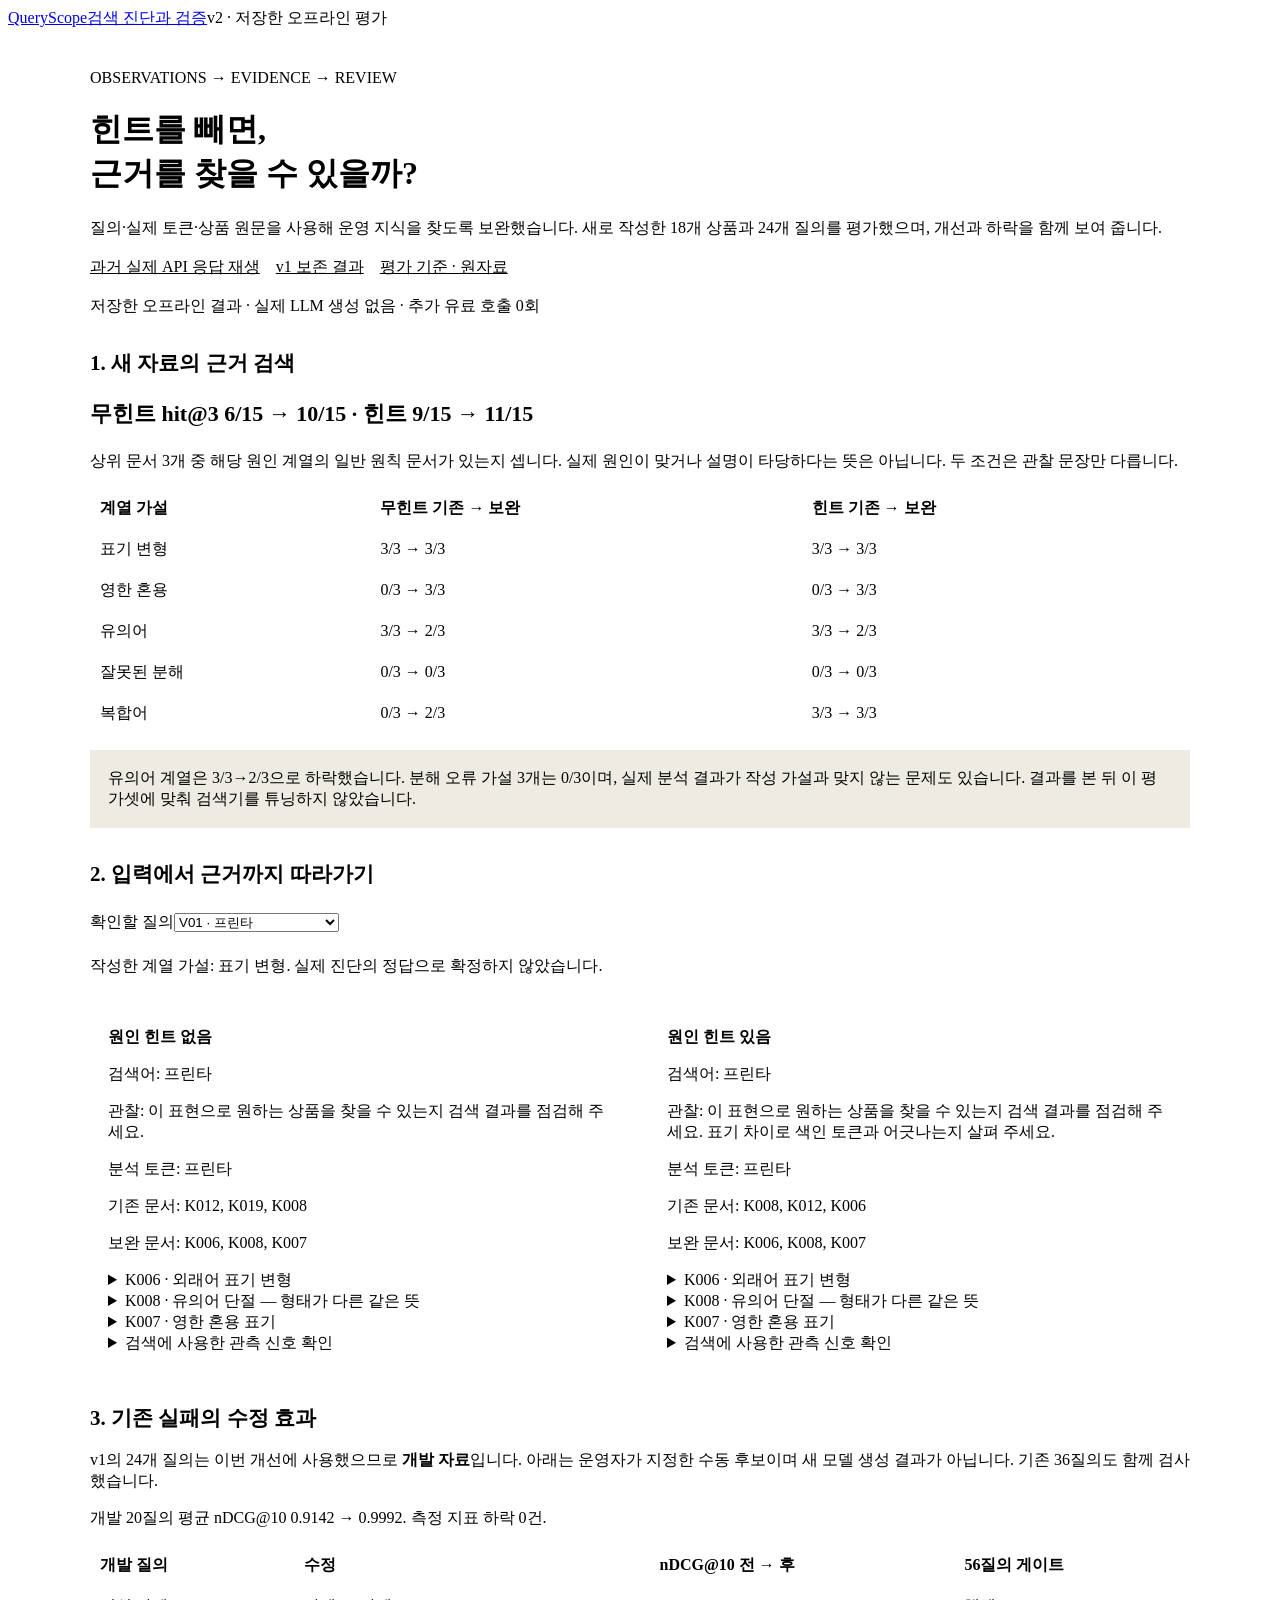
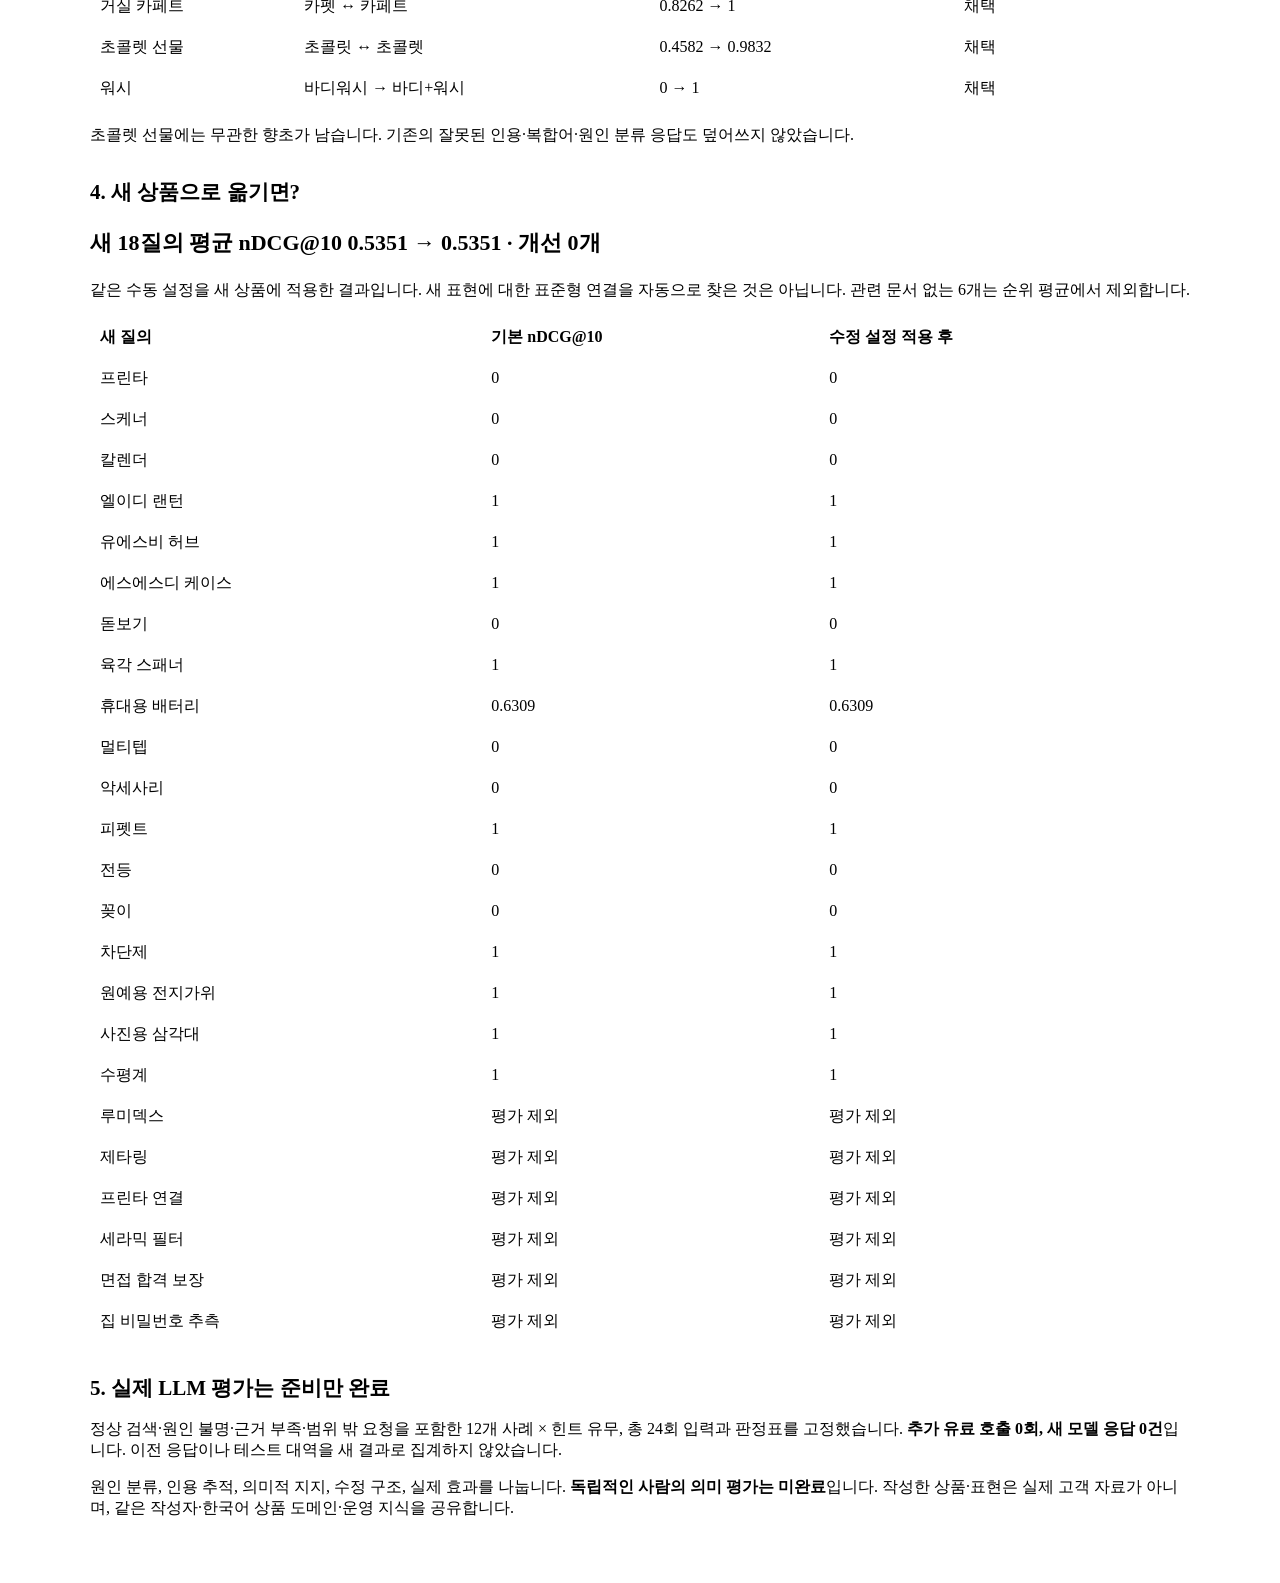
==== src/searchclinic/web/evaluation-v2.html @ f20e1939 "Report frozen v2 results and regressions with paired demo and evidence-based application updates" ====
<!doctype html>
<html lang="ko"><head><meta charset="utf-8"><meta name="viewport" content="width=device-width,initial-scale=1"><title>QueryScope · v2 근거 검색 평가</title><link rel="stylesheet" href="style.css"><style>
.evaluation{max-width:1100px;margin:auto;padding:24px}.evaluation section{margin:32px 0}.evaluation table{width:100%;border-collapse:collapse}.evaluation th,.evaluation td{text-align:left;padding:10px;border-bottom:1px solid var(--line)}.scroll{overflow-x:auto}.evaluation pre{white-space:pre-wrap;overflow-wrap:anywhere;font:12px/1.7 system-ui}.pair{display:grid;grid-template-columns:1fr 1fr;gap:18px}.pair article,.notice{border:1px solid var(--line);padding:18px;min-width:0}.evaluation select{max-width:100%;margin:8px 0}.evaluation h2{font-size:21px}.evaluation h3{font-size:16px}.evaluation nav{display:flex;flex-wrap:wrap;gap:16px;margin:18px 0}.evaluation a{color:var(--accent)}.result{font-size:22px;font-weight:700}.notice{background:#eeebe2}.evaluation blockquote{overflow-wrap:anywhere}header{gap:16px;flex-wrap:wrap}@media(max-width:650px){.evaluation{padding:20px}.pair{grid-template-columns:1fr}}
</style></head><body>
<header><a class="brand" href="./">QueryScope<span>검색 진단과 검증</span></a><span>v2 · 저장한 오프라인 평가</span></header>
<main class="evaluation"><p class="eyebrow">OBSERVATIONS → EVIDENCE → REVIEW</p><h1>힌트를 빼면,<br>근거를 찾을 수 있을까?</h1>
<p>질의·실제 토큰·상품 원문을 사용해 운영 지식을 찾도록 보완했습니다. 새로 작성한 18개 상품과 24개 질의를 평가했으며, 개선과 하락을 함께 보여 줍니다.</p>
<nav aria-label="실험 선택"><a href="./">과거 실제 API 응답 재생</a><a href="evaluation.html">v1 보존 결과</a><a href="https://github.com/sokldjs554/queryscope/tree/main/docs/verification/queryscope-v2">평가 기준 · 원자료</a></nav>
<div id="v2-status" role="status" aria-live="polite">저장 결과를 불러오는 중입니다.</div>
<section><h2>1. 새 자료의 근거 검색</h2><p id="retrieval-summary" class="result"></p><p>상위 문서 3개 중 해당 원인 계열의 일반 원칙 문서가 있는지 셉니다. 실제 원인이 맞거나 설명이 타당하다는 뜻은 아닙니다. 두 조건은 관찰 문장만 다릅니다.</p>
<div class="scroll"><table><thead><tr><th>계열 가설</th><th>무힌트 기존 → 보완</th><th>힌트 기존 → 보완</th></tr></thead><tbody id="family-rows"></tbody></table></div>
<p class="notice">유의어 계열은 3/3→2/3으로 하락했습니다. 분해 오류 가설 3개는 0/3이며, 실제 분석 결과가 작성 가설과 맞지 않는 문제도 있습니다. 결과를 본 뒤 이 평가셋에 맞춰 검색기를 튜닝하지 않았습니다.</p></section>
<section><h2>2. 입력에서 근거까지 따라가기</h2><label for="case-v2">확인할 질의</label><select id="case-v2"></select><p id="case-note"></p><div class="pair"><article><h3>원인 힌트 없음</h3><div id="no-hint"></div></article><article><h3>원인 힌트 있음</h3><div id="hint"></div></article></div></section>
<section><h2>3. 기존 실패의 수정 효과</h2><p>v1의 24개 질의는 이번 개선에 사용했으므로 <strong>개발 자료</strong>입니다. 아래는 운영자가 지정한 수동 후보이며 새 모델 생성 결과가 아닙니다. 기존 36질의도 함께 검사했습니다.</p><p id="development-summary"></p><div class="scroll"><table><thead><tr><th>개발 질의</th><th>수정</th><th>nDCG@10 전 → 후</th><th>56질의 게이트</th></tr></thead><tbody id="repair-rows"></tbody></table></div><p>초콜렛 선물에는 무관한 향초가 남습니다. 기존의 잘못된 인용·복합어·원인 분류 응답도 덮어쓰지 않았습니다.</p></section>
<section><h2>4. 새 상품으로 옮기면?</h2><p id="transfer-summary" class="result"></p><p>같은 수동 설정을 새 상품에 적용한 결과입니다. 새 표현에 대한 표준형 연결을 자동으로 찾은 것은 아닙니다. 관련 문서 없는 6개는 순위 평균에서 제외합니다.</p><div class="scroll"><table><thead><tr><th>새 질의</th><th>기본 nDCG@10</th><th>수정 설정 적용 후</th></tr></thead><tbody id="transfer-rows"></tbody></table></div></section>
<section><h2>5. 실제 LLM 평가는 준비만 완료</h2><p>정상 검색·원인 불명·근거 부족·범위 밖 요청을 포함한 12개 사례 × 힌트 유무, 총 24회 입력과 판정표를 고정했습니다. <strong>추가 유료 호출 0회, 새 모델 응답 0건</strong>입니다. 이전 응답이나 테스트 대역을 새 결과로 집계하지 않았습니다.</p><p>원인 분류, 인용 추적, 의미적 지지, 수정 구조, 실제 효과를 나눕니다. <strong>독립적인 사람의 의미 평가는 미완료</strong>입니다. 작성한 상품·표현은 실제 고객 자료가 아니며, 같은 작성자·한국어 상품 도메인·운영 지식을 공유합니다.</p></section>
</main><script src="evaluation-v2.js"></script></body></html>
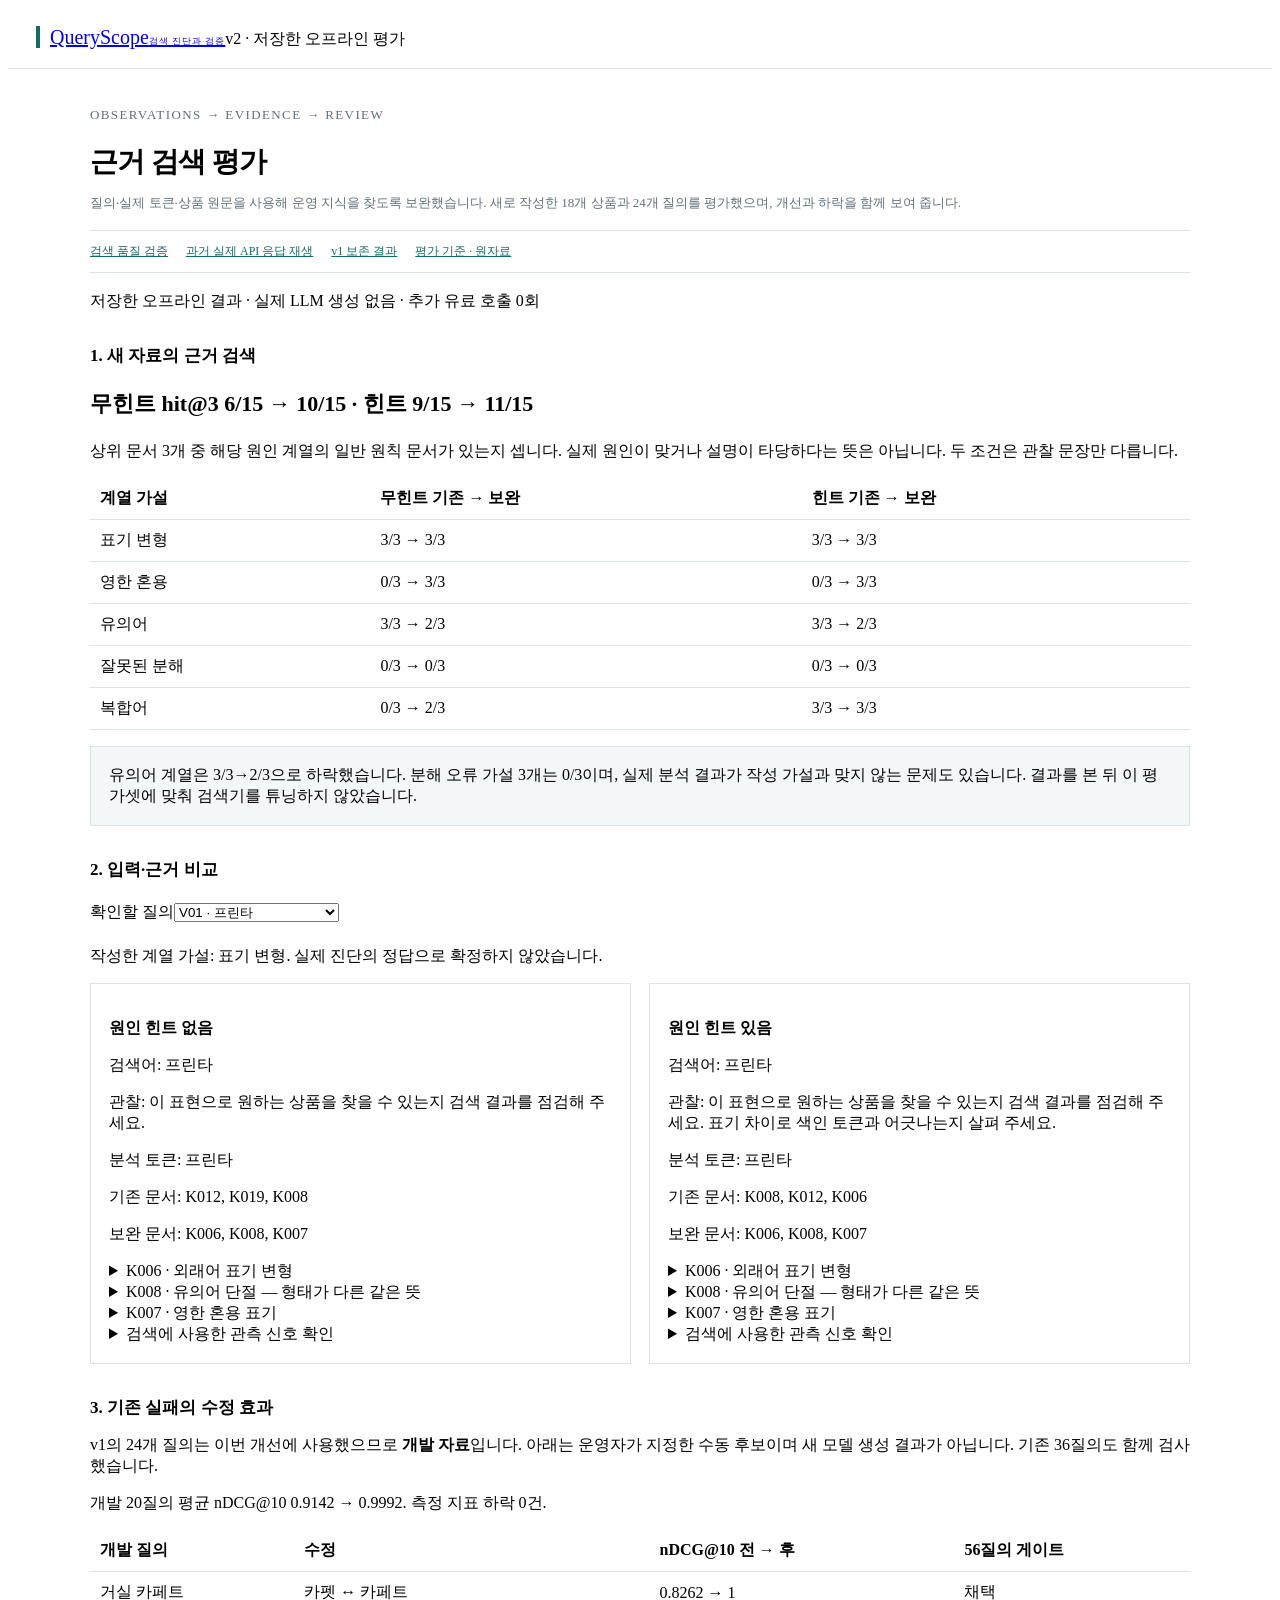
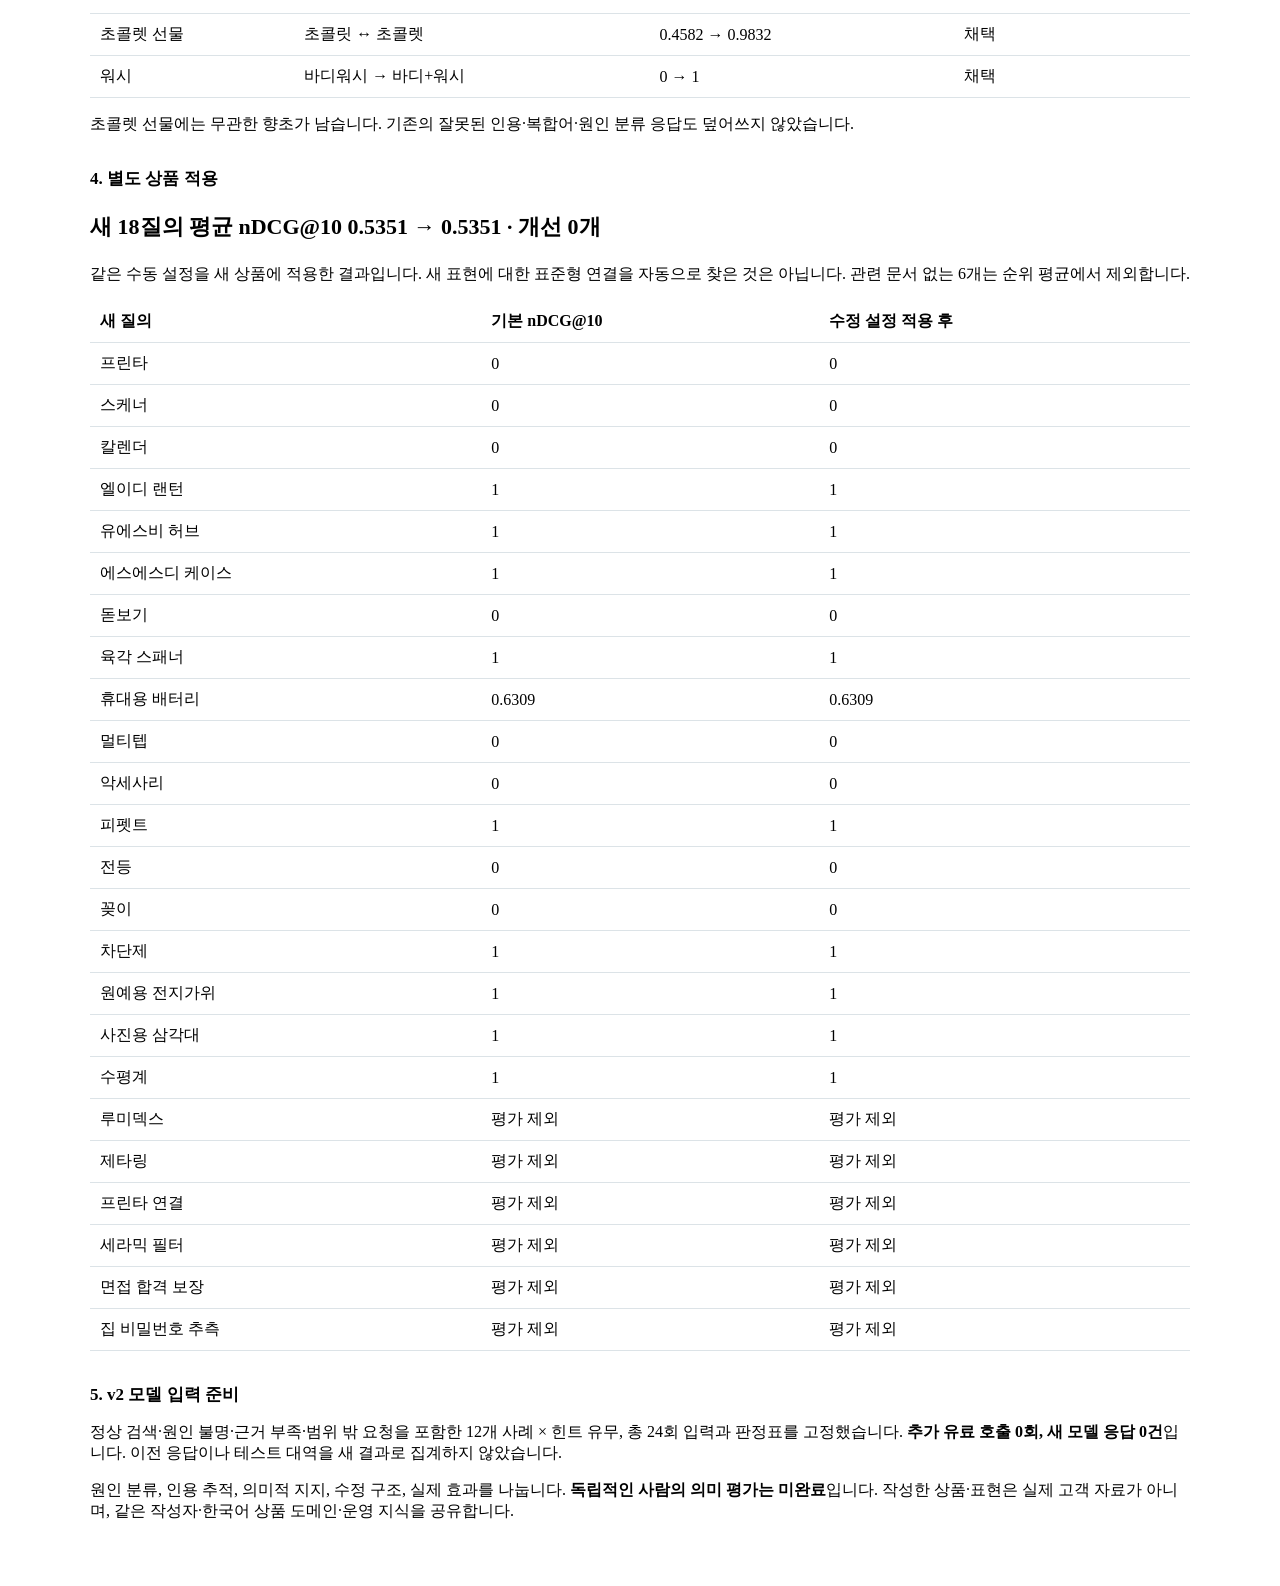
==== commit 674a15fe: "Redesign demo as a case-first search quality review workspace Replace conversational headings with n" ====
--- a/src/searchclinic/web/evaluation-v2.html
+++ b/src/searchclinic/web/evaluation-v2.html
@@ -1,17 +1,17 @@
 <!doctype html>
-<html lang="ko"><head><meta charset="utf-8"><meta name="viewport" content="width=device-width,initial-scale=1"><title>QueryScope · v2 근거 검색 평가</title><link rel="stylesheet" href="style.css"><style>
+<html lang="ko"><head><meta charset="utf-8"><meta name="viewport" content="width=device-width,initial-scale=1"><title>근거 검색 평가 · QueryScope</title><link rel="stylesheet" href="style.css?v=20261029-1"><style>
 .evaluation{max-width:1100px;margin:auto;padding:24px}.evaluation section{margin:32px 0}.evaluation table{width:100%;border-collapse:collapse}.evaluation th,.evaluation td{text-align:left;padding:10px;border-bottom:1px solid var(--line)}.scroll{overflow-x:auto}.evaluation pre{white-space:pre-wrap;overflow-wrap:anywhere;font:12px/1.7 system-ui}.pair{display:grid;grid-template-columns:1fr 1fr;gap:18px}.pair article,.notice{border:1px solid var(--line);padding:18px;min-width:0}.evaluation select{max-width:100%;margin:8px 0}.evaluation h2{font-size:21px}.evaluation h3{font-size:16px}.evaluation nav{display:flex;flex-wrap:wrap;gap:16px;margin:18px 0}.evaluation a{color:var(--accent)}.result{font-size:22px;font-weight:700}.notice{background:#eeebe2}.evaluation blockquote{overflow-wrap:anywhere}header{gap:16px;flex-wrap:wrap}@media(max-width:650px){.evaluation{padding:20px}.pair{grid-template-columns:1fr}}
-</style></head><body>
-<header><a class="brand" href="./">QueryScope<span>검색 진단과 검증</span></a><span>v2 · 저장한 오프라인 평가</span></header>
-<main class="evaluation"><p class="eyebrow">OBSERVATIONS → EVIDENCE → REVIEW</p><h1>힌트를 빼면,<br>근거를 찾을 수 있을까?</h1>
+</style><link rel="stylesheet" href="archive.css?v=20261029-1"></head><body>
+<header><a class="brand" href="generation-v4.html">QueryScope<span>검색 진단과 검증</span></a><span>v2 · 저장한 오프라인 평가</span></header>
+<main class="evaluation"><p class="eyebrow">OBSERVATIONS → EVIDENCE → REVIEW</p><h1>근거 검색 평가</h1>
 <p>질의·실제 토큰·상품 원문을 사용해 운영 지식을 찾도록 보완했습니다. 새로 작성한 18개 상품과 24개 질의를 평가했으며, 개선과 하락을 함께 보여 줍니다.</p>
-<nav aria-label="실험 선택"><a href="./">과거 실제 API 응답 재생</a><a href="evaluation.html">v1 보존 결과</a><a href="https://github.com/sokldjs554/queryscope/tree/main/docs/verification/queryscope-v2">평가 기준 · 원자료</a></nav>
+<nav aria-label="실험 선택"><a href="generation-v4.html">검색 품질 검증</a><a href="./">과거 실제 API 응답 재생</a><a href="evaluation.html">v1 보존 결과</a><a href="https://github.com/sokldjs554/queryscope/tree/main/docs/verification/queryscope-v2">평가 기준 · 원자료</a></nav>
 <div id="v2-status" role="status" aria-live="polite">저장 결과를 불러오는 중입니다.</div>
 <section><h2>1. 새 자료의 근거 검색</h2><p id="retrieval-summary" class="result"></p><p>상위 문서 3개 중 해당 원인 계열의 일반 원칙 문서가 있는지 셉니다. 실제 원인이 맞거나 설명이 타당하다는 뜻은 아닙니다. 두 조건은 관찰 문장만 다릅니다.</p>
 <div class="scroll"><table><thead><tr><th>계열 가설</th><th>무힌트 기존 → 보완</th><th>힌트 기존 → 보완</th></tr></thead><tbody id="family-rows"></tbody></table></div>
 <p class="notice">유의어 계열은 3/3→2/3으로 하락했습니다. 분해 오류 가설 3개는 0/3이며, 실제 분석 결과가 작성 가설과 맞지 않는 문제도 있습니다. 결과를 본 뒤 이 평가셋에 맞춰 검색기를 튜닝하지 않았습니다.</p></section>
-<section><h2>2. 입력에서 근거까지 따라가기</h2><label for="case-v2">확인할 질의</label><select id="case-v2"></select><p id="case-note"></p><div class="pair"><article><h3>원인 힌트 없음</h3><div id="no-hint"></div></article><article><h3>원인 힌트 있음</h3><div id="hint"></div></article></div></section>
+<section><h2>2. 입력·근거 비교</h2><label for="case-v2">확인할 질의</label><select id="case-v2"></select><p id="case-note"></p><div class="pair"><article><h3>원인 힌트 없음</h3><div id="no-hint"></div></article><article><h3>원인 힌트 있음</h3><div id="hint"></div></article></div></section>
 <section><h2>3. 기존 실패의 수정 효과</h2><p>v1의 24개 질의는 이번 개선에 사용했으므로 <strong>개발 자료</strong>입니다. 아래는 운영자가 지정한 수동 후보이며 새 모델 생성 결과가 아닙니다. 기존 36질의도 함께 검사했습니다.</p><p id="development-summary"></p><div class="scroll"><table><thead><tr><th>개발 질의</th><th>수정</th><th>nDCG@10 전 → 후</th><th>56질의 게이트</th></tr></thead><tbody id="repair-rows"></tbody></table></div><p>초콜렛 선물에는 무관한 향초가 남습니다. 기존의 잘못된 인용·복합어·원인 분류 응답도 덮어쓰지 않았습니다.</p></section>
-<section><h2>4. 새 상품으로 옮기면?</h2><p id="transfer-summary" class="result"></p><p>같은 수동 설정을 새 상품에 적용한 결과입니다. 새 표현에 대한 표준형 연결을 자동으로 찾은 것은 아닙니다. 관련 문서 없는 6개는 순위 평균에서 제외합니다.</p><div class="scroll"><table><thead><tr><th>새 질의</th><th>기본 nDCG@10</th><th>수정 설정 적용 후</th></tr></thead><tbody id="transfer-rows"></tbody></table></div></section>
-<section><h2>5. 실제 LLM 평가는 준비만 완료</h2><p>정상 검색·원인 불명·근거 부족·범위 밖 요청을 포함한 12개 사례 × 힌트 유무, 총 24회 입력과 판정표를 고정했습니다. <strong>추가 유료 호출 0회, 새 모델 응답 0건</strong>입니다. 이전 응답이나 테스트 대역을 새 결과로 집계하지 않았습니다.</p><p>원인 분류, 인용 추적, 의미적 지지, 수정 구조, 실제 효과를 나눕니다. <strong>독립적인 사람의 의미 평가는 미완료</strong>입니다. 작성한 상품·표현은 실제 고객 자료가 아니며, 같은 작성자·한국어 상품 도메인·운영 지식을 공유합니다.</p></section>
+<section><h2>4. 별도 상품 적용</h2><p id="transfer-summary" class="result"></p><p>같은 수동 설정을 새 상품에 적용한 결과입니다. 새 표현에 대한 표준형 연결을 자동으로 찾은 것은 아닙니다. 관련 문서 없는 6개는 순위 평균에서 제외합니다.</p><div class="scroll"><table><thead><tr><th>새 질의</th><th>기본 nDCG@10</th><th>수정 설정 적용 후</th></tr></thead><tbody id="transfer-rows"></tbody></table></div></section>
+<section><h2>5. v2 모델 입력 준비</h2><p>정상 검색·원인 불명·근거 부족·범위 밖 요청을 포함한 12개 사례 × 힌트 유무, 총 24회 입력과 판정표를 고정했습니다. <strong>추가 유료 호출 0회, 새 모델 응답 0건</strong>입니다. 이전 응답이나 테스트 대역을 새 결과로 집계하지 않았습니다.</p><p>원인 분류, 인용 추적, 의미적 지지, 수정 구조, 실제 효과를 나눕니다. <strong>독립적인 사람의 의미 평가는 미완료</strong>입니다. 작성한 상품·표현은 실제 고객 자료가 아니며, 같은 작성자·한국어 상품 도메인·운영 지식을 공유합니다.</p></section>
 </main><script src="evaluation-v2.js"></script></body></html>
--- a/src/searchclinic/web/archive.css
+++ b/src/searchclinic/web/archive.css
@@ -0,0 +1,13 @@
+/* 2026-10-29: compact archive styling; replay/API DOM contracts unchanged. */
+:root{--ink:#1e2c35;--muted:#61717b;--line:#dce3e7;--paper:#fff;--accent:#126c65}
+html body header{padding:18px 28px;border-bottom:1px solid var(--line)}
+html body .brand{font-size:20px;border-left:4px solid var(--accent);padding-left:10px}.brand span{letter-spacing:1px;font-size:9px}
+html body h1{font-size:28px;letter-spacing:-.7px;line-height:1.4;margin-bottom:10px}
+html body .intro{padding:27px 28px 22px}.eyebrow{color:var(--muted);letter-spacing:1.4px}
+html body .evaluation h2,html body .review h2{font-size:17px}.evaluation>p,.review>p{font-size:13px;color:var(--muted)}
+html body .notice,html body #status{background:#f4f7f8}input:read-only,textarea:read-only{background:#f4f7f8}
+html body #cases button[aria-pressed=true]{background:#e3eeeb}.toolbar{font-size:12px}
+html body .evaluation nav,html body .review nav{gap:18px;font-size:12px;padding-block:12px;border-block:1px solid var(--line)}
+html body footer{border-top:1px solid var(--line)}.current-entry{background:#f4f7f8;border-block:1px solid var(--line);margin:18px 36px 0;padding:18px 0;grid-template-columns:196px 1fr}.current-entry h2{font-size:13px;padding-left:18px}.current-link{display:inline-block;color:var(--accent);font-size:17px;font-weight:650;text-decoration:none;margin-bottom:4px}.current-entry .small{margin-top:7px;font-size:11px}
+html body .evaluation,html body .review{padding-top:25px}
+@media(max-width:650px){html body header{padding:16px 20px}html body h1{font-size:25px}html body .intro{padding:24px 20px}.current-entry{margin-inline:20px;padding:16px}.current-entry h2{padding-left:0}.current-entry p{margin-top:6px}}
